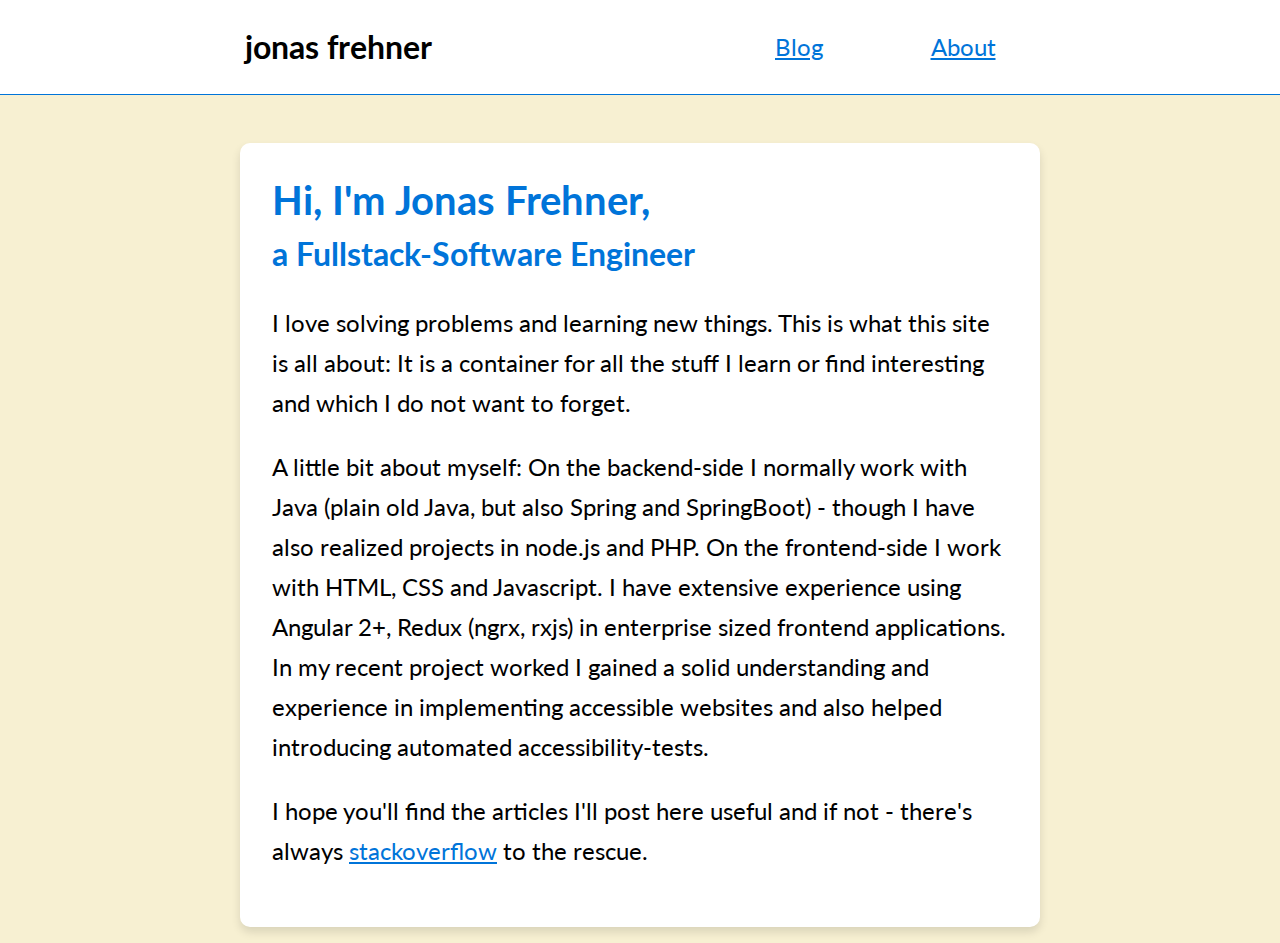
==== about/index.html @ 25f0c527 "Initial commit" ====
<!doctype html>

<html lang="en">

<head>
    <meta charset="utf-8">
    <meta name="viewport" content="width=device-width">
    
    <meta name="description" content="Jonas Frehner, experienced fullstack-software engineer, with a passion for frontend-development.">
    
    <link rel="stylesheet" type="text/css" href="/css/styles.css">
    <link rel="stylesheet" type="text/css" href="/css/syntax-highlighting.css">
    <link rel="stylesheet" type="text/css" href="/css/line-numbers-rows.css">
    <link href="https://fonts.googleapis.com/css?family=Lato:900,400|Zilla+Slab:500&display=swap" rel="stylesheet">

    <title>Jonas Frehner - Software Engineering</title>

</head>

<body class="line-numbers">
<header>
    <div class="header-container">
        <h1 class="site-title hidden-mobile"><a href="/">jonas frehner</a></h1>
        <h1 class="site-title hidden-desktop"><a href="/">jfrehner</a></h1>
        <nav>
            <ul>
                <li><a  href="/"><span class="center">Blog</span></a></li>
                <li><a  href="/about"><span class="center">About</span></a></li>
            </ul>
        </nav>
    </div>
</header>
<main>
    <div class="site-container">
        <div class="single-post-container">
  <h1>Hi, I'm Jonas Frehner,<br /><span class="less-important">a Fullstack-Software Engineer</span></h1>
  <p>I love solving problems and learning new things. This is what this site is all about: It is a container for all the stuff I learn or find interesting and which I do not want to forget.</p>
  <p>A little bit about myself: On the backend-side I normally work with Java (plain old Java, but also Spring and SpringBoot) - though I have also realized projects in node.js and PHP. On the frontend-side I work with HTML, CSS and Javascript. I have extensive experience using Angular 2+, Redux (ngrx, rxjs) in enterprise sized frontend applications. In my recent project worked I gained a solid understanding and experience in implementing accessible websites and also helped introducing automated accessibility-tests.</p>
  <p>I hope you'll find the articles I'll post here useful and if not - there's always <a href="https://stackoverflow.com/">stackoverflow</a> to the rescue.</p>
</div>

    </div>
</main>
</body>

</html>
---- css/styles.css ----
/**
 * Color palette
 * Primary: #18121E (Navy Blue)
 * Others:
 *  #233237 (Gunmetal)
 *  #984B43 (Rusty Red)
 *  #EAC67A (Warm yellow)
 */

/**
 * General styling
 */
 body {
   padding: 0;
   margin: 0;
   font-family: "Lato", sans-serif;
   font-size: 1.5rem;
   line-height: 2.5rem;
   background-color: rgb(247, 240, 210);
}

*:focus {
  outline: dotted 1px;
}

h1 {
  font-size: 3rem;
  line-height: 3.2rem;
}

h2 {
  line-height: 2.6rem;
}

h4, h5, h6 {
  font-size: 1.5rem;
  margin-top: 2rem;
}

a {
  color: rgb(0, 116, 217);
}

.site-container li {
  margin-top: 1rem;
}

code {
  background-color: #f6f3ea;
  border-radius: 5px;
  padding: 0.1rem 0.3rem;
}

h1 .less-important {
  font-size: 2rem;
}

.hidden-desktop {
  display: none;
}

@media only screen
and (max-device-width: 500px) {
  body {
    font-size: 1.2rem;
    line-height: 2rem;
  }

  .hidden-desktop {
    display: block;
  }

  .hidden-mobile {
    display: none;
  }
}

/**
 * Table styles
 */
table.checkbox-table {
  border-collapse: collapse;
  border-top: 3px solid rgba(0, 116, 217);
  border-bottom: 3px solid rgba(0, 116, 217);
}

.checkbox-table tr td:first-child {
  width: 30px; /** absolute value since checkbox does not scale when zooming in */
  text-align: center;
}

.checkbox-table tr {
  border-bottom: 1px solid rgba(0, 116, 217);
}

.checkbox-table tr:nth-child(odd) {
  background-color: #f6f3ea;
}

.checkbox-table td {
  padding: 0.2rem;
}

/**
 * Header styles
 */
 header {
   width: 100%;
   margin: 0 0 2rem 0;
   padding: 0 5px;
   border-bottom: 1px solid rgb(0, 116, 217);
   position: sticky;
   background-color: white;
 }

 header h1 {
   font-size: 2rem;
 }

 .header-container {
   max-width: 800px;
   margin: 0 auto;
   display: flex;
   flex-wrap: wrap;
   align-items: center;
 }

 .header-container .site-title {
   flex: 5 0 12rem;
 }

 .header-container .site-title a {
   color: black;
   text-decoration: none;
 }

 @media only screen
 and (max-device-width: 500px) {
   .header-container .site-title {
     margin-left: 1rem;
   }
 }

 .header-container nav {
   flex: 3 0 10rem;
   align-self: stretch;
   display: flex;
   align-items: stretch;
 }

 .header-container ul {
   flex: 1 0 0;
   display: flex;
   align-items: stretch;
   margin: 0;
   padding: 0;
 }

 .header-container li {
   flex: 1 0 5rem;
   list-style-type: none;
   height: 100%;
   line-height: 2rem;
   text-align: center;
 }

 .header-container nav a {
   display: inline-block;
   width: 100%;
   height: 100%;
   display: flex;
   align-items: center;
 }

 .header-container nav a:hover,
 .header-container nav a:focus {
   background-color: rgb(0, 116, 217);
   color: #fff;
 }

 .header-container a span {
   flex: 1 0 0;
 }

/**
 * Site content container
 */
.site-container {
  max-width: 800px;
  margin: 0 auto;
  padding: 1rem;
}

/**
 * Post teaser styles
 */
.post-teaser {
  padding: 2rem;
  margin-bottom: 3rem;
  border-radius: 10px;
  background-color: #fff;
  box-shadow: 0px 5px 10px rgba(0, 0, 0, 0.12);
}

.post-teaser__title {
  margin: 1rem 0 0;
  padding: 0;
}

.post-teaser__title a {
  text-decoration: none;
  margin-bottom: 0;
}

.post-teaser__title a:hover,
.post-teaser__title a:focus {
  text-decoration: underline;
}

.post-teaser__metadata {
  font-size: 1rem;
  color: #757575;
  margin: 0;
}

.post-teaser__readon {
  font-size: 1.2rem;
}

a.post-teaser__readon:hover,
a.post-teaser__readon:focus {
  background-color: rgba(0, 116, 217);
  color: white;
  padding: 0.4rem;
  margin-left: -0.4rem;
  border-radius: 3px;
}

/**
 * Single post styles
 */
.single-post-container {
  background-color: white;
  padding: 2rem;
  box-shadow: 0 5px 10px rgba(0, 0, 0, 0.12);
  border-radius: 10px;
}

.single-post-container h1 {
  font-size: 2.5rem;
  margin: 0;
  color: rgb(0, 116, 217);
}

.single-post-container h2,
.single-post-container h3,
.single-post-container h4,
.single-post-container h5,
.single-post-container h6 {
  margin-top: 2rem;
  margin-bottom: 1rem;
}

.post-metadata p {
  font-size: 1rem;
  color: #757575;
}

.post-metadata p {
  margin: 0;
}
---- css/syntax-highlighting.css ----
/*
Name:       Base16 Atelier Sulphurpool Light
Author:     Bram de Haan (http://atelierbram.github.io/syntax-highlighting/atelier-schemes/sulphurpool)
Prism template by Bram de Haan (http://atelierbram.github.io/syntax-highlighting/prism/)
Original Base16 color scheme by Chris Kempson (https://github.com/chriskempson/base16)
*/
code[class*="language-"],
pre[class*="language-"] {
  font-family: Consolas, Menlo, Monaco, "Andale Mono WT", "Andale Mono", "Lucida Console", "Lucida Sans Typewriter", "DejaVu Sans Mono", "Bitstream Vera Sans Mono", "Liberation Mono", "Nimbus Mono L", "Courier New", Courier, monospace;
  font-size: 14px;
  line-height: 1.375;
  direction: ltr;
  text-align: left;
  white-space: pre;
  word-spacing: normal;
  word-break: normal;
  -moz-tab-size: 4;
  -o-tab-size: 4;
  tab-size: 4;
  -webkit-hyphens: none;
  -moz-hyphens: none;
  -ms-hyphens: none;
  hyphens: none;
  background: #f5f7ff;
  color: #5e6687;
}

pre[class*="language-"]::-moz-selection, pre[class*="language-"] ::-moz-selection,
code[class*="language-"]::-moz-selection, code[class*="language-"] ::-moz-selection {
  text-shadow: none;
  background: #dfe2f1;
}

pre[class*="language-"]::selection, pre[class*="language-"] ::selection,
code[class*="language-"]::selection, code[class*="language-"] ::selection {
  text-shadow: none;
  background: #dfe2f1;
}

/* Code blocks */
pre[class*="language-"] {
  padding: 1em;
  margin: .5em 0;
  overflow: auto;
}

/* Inline code */
:not(pre) > code[class*="language-"] {
  padding: .1em;
  border-radius: .3em;
}

.token.comment,
.token.prolog,
.token.doctype,
.token.cdata {
  color: #898ea4;
}

.token.punctuation {
  color: #5e6687;
}

.token.namespace {
  opacity: .7;
}

.token.operator,
.token.boolean,
.token.number {
  color: #c76b29;
}

.token.property {
  color: #c08b30;
}

.token.tag {
  color: #3d8fd1;
}

.token.string {
  color: #22a2c9;
}

.token.selector {
  color: #6679cc;
}

.token.attr-name {
  color: #c76b29;
}

.token.entity,
.token.url,
.language-css .token.string,
.style .token.string {
  color: #22a2c9;
}

.token.attr-value,
.token.keyword,
.token.control,
.token.directive,
.token.unit {
  color: #ac9739;
}

.token.statement,
.token.regex,
.token.atrule {
  color: #22a2c9;
}

.token.placeholder,
.token.variable {
  color: #3d8fd1;
}

.token.deleted {
  text-decoration: line-through;
}

.token.inserted {
  border-bottom: 1px dotted #202746;
  text-decoration: none;
}

.token.italic {
  font-style: italic;
}

.token.important,
.token.bold {
  font-weight: bold;
}

.token.important {
  color: #c94922;
}

.token.entity {
  cursor: help;
}

pre > code.highlight {
  outline: 0.4em solid #c94922;
  outline-offset: .4em;
}

/* overrides color-values for the Line Numbers plugin
 * http://prismjs.com/plugins/line-numbers/
 */
.line-numbers .line-numbers-rows {
  border-right-color: #dfe2f1;
}

.line-numbers-rows > span:before {
  color: #979db4;
}

/* overrides color-values for the Line Highlight plugin
 * http://prismjs.com/plugins/line-highlight/
 */
.line-highlight {
  background: rgba(107, 115, 148, 0.2);
  background: -webkit-linear-gradient(left, rgba(107, 115, 148, 0.2) 70%, rgba(107, 115, 148, 0));
  background: linear-gradient(to right, rgba(107, 115, 148, 0.2) 70%, rgba(107, 115, 148, 0));
}
---- css/line-numbers-rows.css ----
pre.line-numbers {
	position: relative;
	padding-left: 3.8em;
	counter-reset: linenumber;
}

pre.line-numbers > code {
	position: relative;
}

.line-numbers .line-numbers-rows {
	position: absolute;
	pointer-events: none;
	top: 0;
	font-size: 100%;
	left: -3.8em;
	width: 3em; /* works for line-numbers below 1000 lines */
	letter-spacing: -1px;
	border-right: 1px solid #999;

	-webkit-user-select: none;
	-moz-user-select: none;
	-ms-user-select: none;
	user-select: none;

}

	.line-numbers-rows > span {
		pointer-events: none;
		display: block;
		counter-increment: linenumber;
	}

		.line-numbers-rows > span:before {
			content: counter(linenumber);
			color: #999;
			display: block;
			padding-right: 0.8em;
			text-align: right;
		}
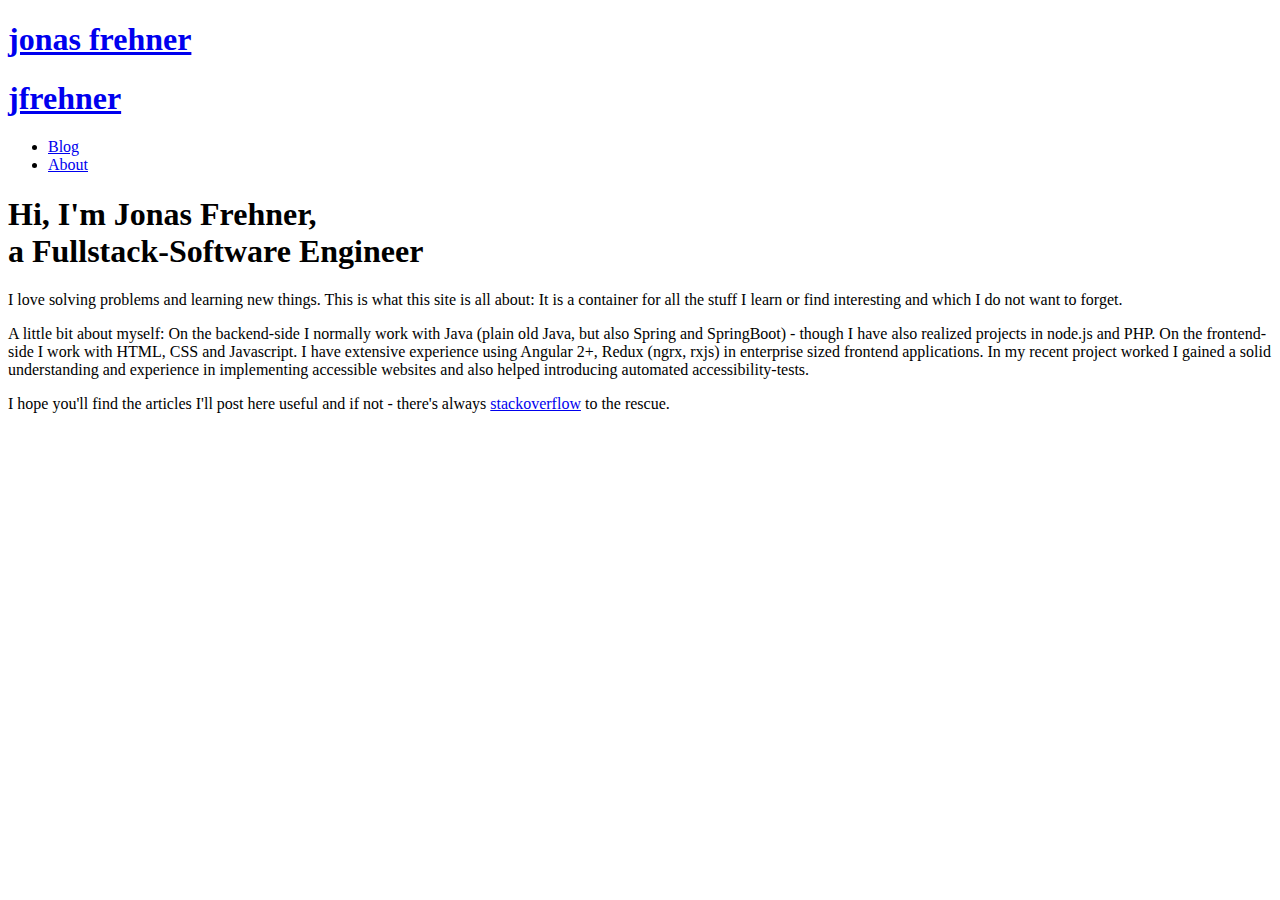
==== commit 067b3e63: "Update paths" ====
--- a/about/index.html
+++ b/about/index.html
@@ -8,9 +8,9 @@
     
     <meta name="description" content="Jonas Frehner, experienced fullstack-software engineer, with a passion for frontend-development.">
     
-    <link rel="stylesheet" type="text/css" href="/css/styles.css">
-    <link rel="stylesheet" type="text/css" href="/css/syntax-highlighting.css">
-    <link rel="stylesheet" type="text/css" href="/css/line-numbers-rows.css">
+    <link rel="stylesheet" type="text/css" href="/personal-site/css/styles.css">
+    <link rel="stylesheet" type="text/css" href="/personal-site/css/syntax-highlighting.css">
+    <link rel="stylesheet" type="text/css" href="/personal-site/css/line-numbers-rows.css">
     <link href="https://fonts.googleapis.com/css?family=Lato:900,400|Zilla+Slab:500&display=swap" rel="stylesheet">
 
     <title>Jonas Frehner - Software Engineering</title>
@@ -20,12 +20,12 @@
 <body class="line-numbers">
 <header>
     <div class="header-container">
-        <h1 class="site-title hidden-mobile"><a href="/">jonas frehner</a></h1>
-        <h1 class="site-title hidden-desktop"><a href="/">jfrehner</a></h1>
+        <h1 class="site-title hidden-mobile"><a href="./">jonas frehner</a></h1>
+        <h1 class="site-title hidden-desktop"><a href="./">jfrehner</a></h1>
         <nav>
             <ul>
-                <li><a  href="/"><span class="center">Blog</span></a></li>
-                <li><a  href="/about"><span class="center">About</span></a></li>
+                <li><a  href="./"><span class="center">Blog</span></a></li>
+                <li><a  href="./about"><span class="center">About</span></a></li>
             </ul>
         </nav>
     </div>
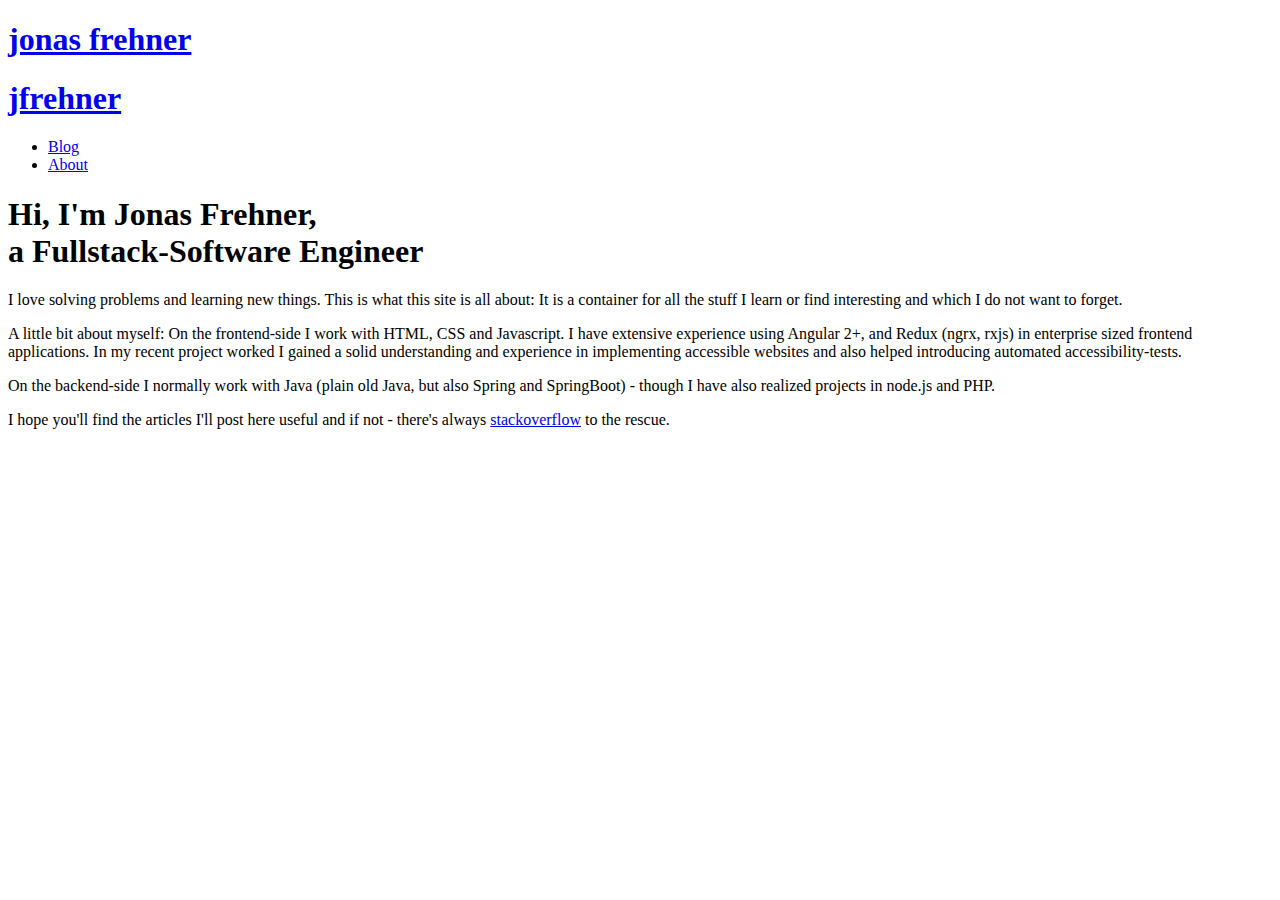
==== commit 175d8529: "Update about-section" ====
--- a/about/index.html
+++ b/about/index.html
@@ -20,12 +20,12 @@
 <body class="line-numbers">
 <header>
     <div class="header-container">
-        <h1 class="site-title hidden-mobile"><a href="./">jonas frehner</a></h1>
-        <h1 class="site-title hidden-desktop"><a href="./">jfrehner</a></h1>
+        <h1 class="site-title hidden-mobile"><a href="/personal-site/">jonas frehner</a></h1>
+        <h1 class="site-title hidden-desktop"><a href="/personal-site/">jfrehner</a></h1>
         <nav>
             <ul>
-                <li><a  href="./"><span class="center">Blog</span></a></li>
-                <li><a  href="./about"><span class="center">About</span></a></li>
+                <li><a  href="/personal-site/"><span class="center">Blog</span></a></li>
+                <li><a  href="/personal-site/about"><span class="center">About</span></a></li>
             </ul>
         </nav>
     </div>
@@ -35,7 +35,8 @@
         <div class="single-post-container">
   <h1>Hi, I'm Jonas Frehner,<br /><span class="less-important">a Fullstack-Software Engineer</span></h1>
   <p>I love solving problems and learning new things. This is what this site is all about: It is a container for all the stuff I learn or find interesting and which I do not want to forget.</p>
-  <p>A little bit about myself: On the backend-side I normally work with Java (plain old Java, but also Spring and SpringBoot) - though I have also realized projects in node.js and PHP. On the frontend-side I work with HTML, CSS and Javascript. I have extensive experience using Angular 2+, Redux (ngrx, rxjs) in enterprise sized frontend applications. In my recent project worked I gained a solid understanding and experience in implementing accessible websites and also helped introducing automated accessibility-tests.</p>
+  <p>A little bit about myself: On the frontend-side I work with HTML, CSS and Javascript. I have extensive experience using Angular 2+, and Redux (ngrx, rxjs) in enterprise sized frontend applications. In my recent project worked I gained a solid understanding and experience in implementing accessible websites and also helped introducing automated accessibility-tests.</p>
+  <p>On the backend-side I normally work with Java (plain old Java, but also Spring and SpringBoot) - though I have also realized projects in node.js and PHP. </p>
   <p>I hope you'll find the articles I'll post here useful and if not - there's always <a href="https://stackoverflow.com/">stackoverflow</a> to the rescue.</p>
 </div>
 
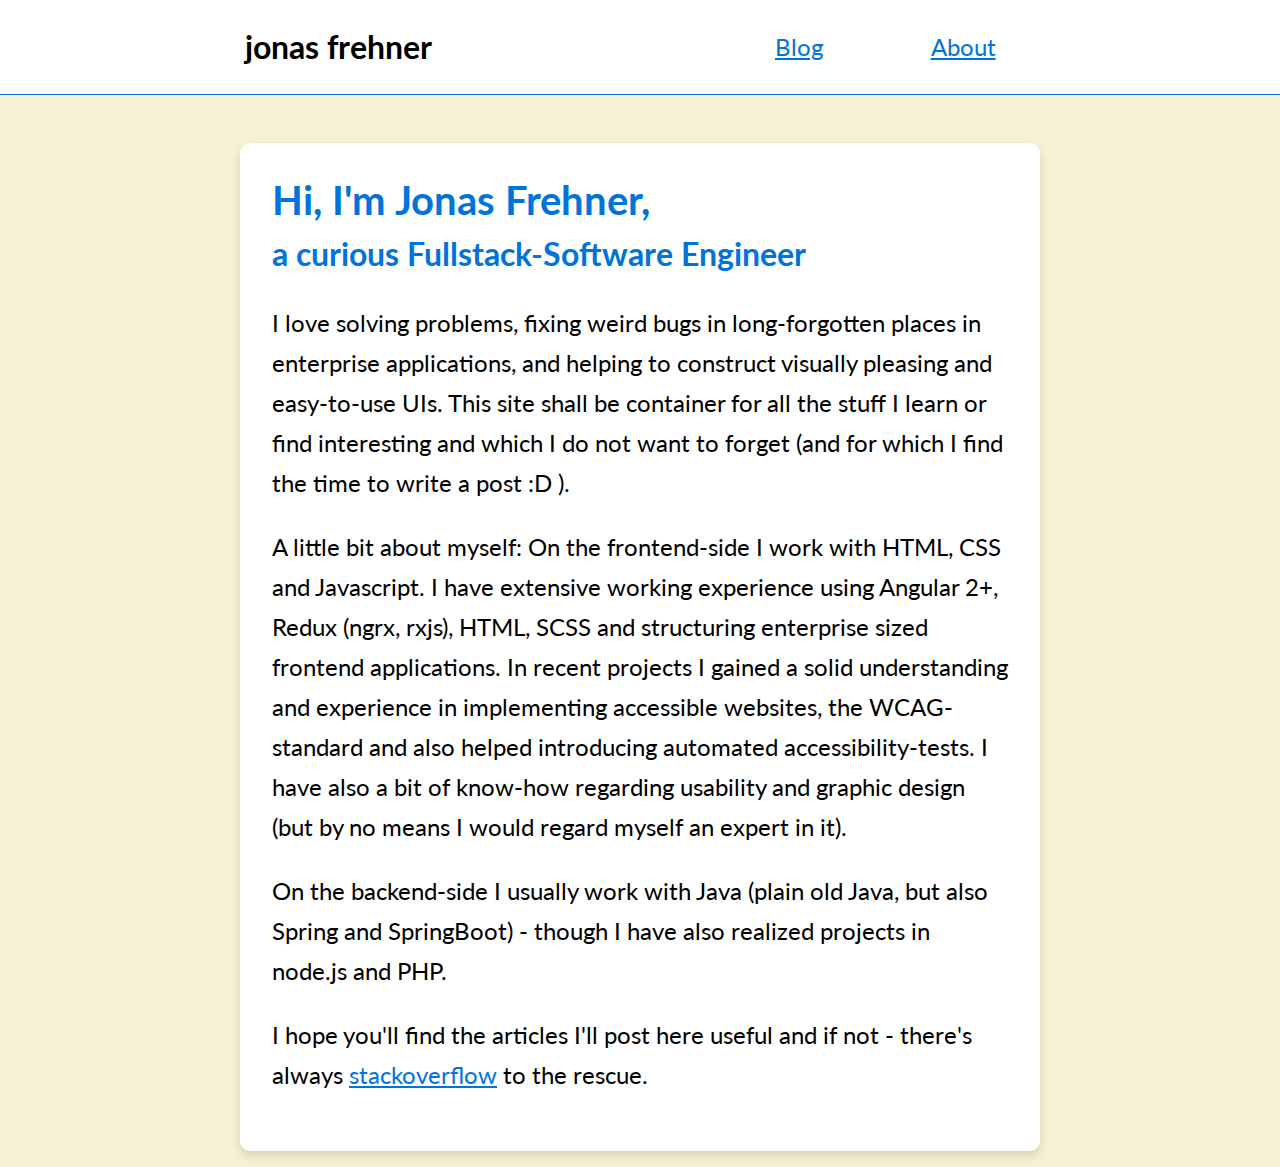
==== commit 19e4bd57: "Extend about-page" ====
--- a/about/index.html
+++ b/about/index.html
@@ -8,9 +8,9 @@
     
     <meta name="description" content="Jonas Frehner, experienced fullstack-software engineer, with a passion for frontend-development.">
     
-    <link rel="stylesheet" type="text/css" href="/personal-site/css/styles.css">
-    <link rel="stylesheet" type="text/css" href="/personal-site/css/syntax-highlighting.css">
-    <link rel="stylesheet" type="text/css" href="/personal-site/css/line-numbers-rows.css">
+    <link rel="stylesheet" type="text/css" href="/css/styles.css">
+    <link rel="stylesheet" type="text/css" href="/css/syntax-highlighting.css">
+    <link rel="stylesheet" type="text/css" href="/css/line-numbers-rows.css">
     <link href="https://fonts.googleapis.com/css?family=Lato:900,400|Zilla+Slab:500&display=swap" rel="stylesheet">
 
     <title>Jonas Frehner - Software Engineering</title>
@@ -20,12 +20,12 @@
 <body class="line-numbers">
 <header>
     <div class="header-container">
-        <h1 class="site-title hidden-mobile"><a href="/personal-site/">jonas frehner</a></h1>
-        <h1 class="site-title hidden-desktop"><a href="/personal-site/">jfrehner</a></h1>
+        <h1 class="site-title hidden-mobile"><a href="/">jonas frehner</a></h1>
+        <h1 class="site-title hidden-desktop"><a href="/">jfrehner</a></h1>
         <nav>
             <ul>
-                <li><a  href="/personal-site/"><span class="center">Blog</span></a></li>
-                <li><a  href="/personal-site/about"><span class="center">About</span></a></li>
+                <li><a  href="/"><span class="center">Blog</span></a></li>
+                <li><a  href="/about"><span class="center">About</span></a></li>
             </ul>
         </nav>
     </div>
@@ -33,10 +33,10 @@
 <main>
     <div class="site-container">
         <div class="single-post-container">
-  <h1>Hi, I'm Jonas Frehner,<br /><span class="less-important">a Fullstack-Software Engineer</span></h1>
-  <p>I love solving problems and learning new things. This is what this site is all about: It is a container for all the stuff I learn or find interesting and which I do not want to forget.</p>
-  <p>A little bit about myself: On the frontend-side I work with HTML, CSS and Javascript. I have extensive experience using Angular 2+, and Redux (ngrx, rxjs) in enterprise sized frontend applications. In my recent project worked I gained a solid understanding and experience in implementing accessible websites and also helped introducing automated accessibility-tests.</p>
-  <p>On the backend-side I normally work with Java (plain old Java, but also Spring and SpringBoot) - though I have also realized projects in node.js and PHP. </p>
+  <h1>Hi, I'm Jonas Frehner,<br /><span class="less-important">a curious Fullstack-Software Engineer</span></h1>
+  <p>I love solving problems, fixing weird bugs in long-forgotten places in enterprise applications, and helping to construct visually pleasing and easy-to-use UIs. This site shall be container for all the stuff I learn or find interesting and which I do not want to forget (and for which I find the time to write a post :D ).</p>
+  <p>A little bit about myself: On the frontend-side I work with HTML, CSS and Javascript. I have extensive working experience using Angular 2+, Redux (ngrx, rxjs), HTML, SCSS and structuring enterprise sized frontend applications. In recent projects I gained a solid understanding and experience in implementing accessible websites, the WCAG-standard and also helped introducing automated accessibility-tests. I have also a bit of know-how regarding usability and graphic design (but by no means I would regard myself an expert in it).</p>
+  <p>On the backend-side I usually work with Java (plain old Java, but also Spring and SpringBoot) - though I have also realized projects in node.js and PHP.</p>
   <p>I hope you'll find the articles I'll post here useful and if not - there's always <a href="https://stackoverflow.com/">stackoverflow</a> to the rescue.</p>
 </div>
 
--- a/css/styles.css
+++ b/css/styles.css
@@ -0,0 +1,272 @@
+/**
+ * Color palette
+ * Primary: #18121E (Navy Blue)
+ * Others:
+ *  #233237 (Gunmetal)
+ *  #984B43 (Rusty Red)
+ *  #EAC67A (Warm yellow)
+ */
+
+/**
+ * General styling
+ */
+ body {
+   padding: 0;
+   margin: 0;
+   font-family: "Lato", sans-serif;
+   font-size: 1.5rem;
+   line-height: 2.5rem;
+   background-color: rgb(247, 240, 210);
+}
+
+*:focus {
+  outline: dotted 1px;
+}
+
+h1 {
+  font-size: 3rem;
+  line-height: 3.2rem;
+}
+
+h2 {
+  line-height: 2.6rem;
+}
+
+h4, h5, h6 {
+  font-size: 1.5rem;
+  margin-top: 2rem;
+}
+
+a {
+  color: rgb(0, 116, 217);
+}
+
+.site-container li {
+  margin-top: 1rem;
+}
+
+code {
+  background-color: #f6f3ea;
+  border-radius: 5px;
+  padding: 0.1rem 0.3rem;
+}
+
+h1 .less-important {
+  font-size: 2rem;
+}
+
+.hidden-desktop {
+  display: none;
+}
+
+@media only screen
+and (max-device-width: 500px) {
+  body {
+    font-size: 1.2rem;
+    line-height: 2rem;
+  }
+
+  .hidden-desktop {
+    display: block;
+  }
+
+  .hidden-mobile {
+    display: none;
+  }
+}
+
+/**
+ * Table styles
+ */
+table.checkbox-table {
+  border-collapse: collapse;
+  border-top: 3px solid rgba(0, 116, 217);
+  border-bottom: 3px solid rgba(0, 116, 217);
+}
+
+.checkbox-table tr td:first-child {
+  width: 30px; /** absolute value since checkbox does not scale when zooming in */
+  text-align: center;
+}
+
+.checkbox-table tr {
+  border-bottom: 1px solid rgba(0, 116, 217);
+}
+
+.checkbox-table tr:nth-child(odd) {
+  background-color: #f6f3ea;
+}
+
+.checkbox-table td {
+  padding: 0.2rem;
+}
+
+/**
+ * Header styles
+ */
+ header {
+   width: 100%;
+   margin: 0 0 2rem 0;
+   padding: 0 5px;
+   border-bottom: 1px solid rgb(0, 116, 217);
+   position: sticky;
+   top: 0;
+   background-color: white;
+ }
+
+ header h1 {
+   font-size: 2rem;
+ }
+
+ .header-container {
+   max-width: 800px;
+   margin: 0 auto;
+   display: flex;
+   flex-wrap: wrap;
+   align-items: center;
+ }
+
+ .header-container .site-title {
+   flex: 5 0 12rem;
+ }
+
+ .header-container .site-title a {
+   color: black;
+   text-decoration: none;
+ }
+
+ @media only screen
+ and (max-device-width: 500px) {
+   .header-container .site-title {
+     margin-left: 1rem;
+   }
+ }
+
+ .header-container nav {
+   flex: 3 0 10rem;
+   align-self: stretch;
+   display: flex;
+   align-items: stretch;
+ }
+
+ .header-container ul {
+   flex: 1 0 0;
+   display: flex;
+   align-items: stretch;
+   margin: 0;
+   padding: 0;
+ }
+
+ .header-container li {
+   flex: 1 0 5rem;
+   list-style-type: none;
+   height: 100%;
+   line-height: 2rem;
+   text-align: center;
+ }
+
+ .header-container nav a {
+   display: inline-block;
+   width: 100%;
+   height: 100%;
+   display: flex;
+   align-items: center;
+ }
+
+ .header-container nav a:hover,
+ .header-container nav a:focus {
+   background-color: rgb(0, 116, 217);
+   color: #fff;
+ }
+
+ .header-container a span {
+   flex: 1 0 0;
+ }
+
+/**
+ * Site content container
+ */
+.site-container {
+  max-width: 800px;
+  margin: 0 auto;
+  padding: 1rem;
+}
+
+/**
+ * Post teaser styles
+ */
+.post-teaser {
+  padding: 2rem;
+  margin-bottom: 3rem;
+  border-radius: 10px;
+  background-color: #fff;
+  box-shadow: 0px 5px 10px rgba(0, 0, 0, 0.12);
+}
+
+.post-teaser__title {
+  margin: 1rem 0 0;
+  padding: 0;
+}
+
+.post-teaser__title a {
+  text-decoration: none;
+  margin-bottom: 0;
+}
+
+.post-teaser__title a:hover,
+.post-teaser__title a:focus {
+  text-decoration: underline;
+}
+
+.post-teaser__metadata {
+  font-size: 1rem;
+  color: #757575;
+  margin: 0;
+}
+
+.post-teaser__readon {
+  font-size: 1.2rem;
+}
+
+a.post-teaser__readon:hover,
+a.post-teaser__readon:focus {
+  background-color: rgba(0, 116, 217);
+  color: white;
+  padding: 0.4rem;
+  margin-left: -0.4rem;
+  border-radius: 3px;
+}
+
+/**
+ * Single post styles
+ */
+.single-post-container {
+  background-color: white;
+  padding: 2rem;
+  box-shadow: 0 5px 10px rgba(0, 0, 0, 0.12);
+  border-radius: 10px;
+}
+
+.single-post-container h1 {
+  font-size: 2.5rem;
+  margin: 0;
+  color: rgb(0, 116, 217);
+}
+
+.single-post-container h2,
+.single-post-container h3,
+.single-post-container h4,
+.single-post-container h5,
+.single-post-container h6 {
+  margin-top: 2rem;
+  margin-bottom: 1rem;
+}
+
+.post-metadata p {
+  font-size: 1rem;
+  color: #757575;
+}
+
+.post-metadata p {
+  margin: 0;
+}
--- a/css/syntax-highlighting.css
+++ b/css/syntax-highlighting.css
@@ -0,0 +1,169 @@
+/*
+Name:       Base16 Atelier Sulphurpool Light
+Author:     Bram de Haan (http://atelierbram.github.io/syntax-highlighting/atelier-schemes/sulphurpool)
+Prism template by Bram de Haan (http://atelierbram.github.io/syntax-highlighting/prism/)
+Original Base16 color scheme by Chris Kempson (https://github.com/chriskempson/base16)
+*/
+code[class*="language-"],
+pre[class*="language-"] {
+  font-family: Consolas, Menlo, Monaco, "Andale Mono WT", "Andale Mono", "Lucida Console", "Lucida Sans Typewriter", "DejaVu Sans Mono", "Bitstream Vera Sans Mono", "Liberation Mono", "Nimbus Mono L", "Courier New", Courier, monospace;
+  font-size: 14px;
+  line-height: 1.375;
+  direction: ltr;
+  text-align: left;
+  white-space: pre;
+  word-spacing: normal;
+  word-break: normal;
+  -moz-tab-size: 4;
+  -o-tab-size: 4;
+  tab-size: 4;
+  -webkit-hyphens: none;
+  -moz-hyphens: none;
+  -ms-hyphens: none;
+  hyphens: none;
+  background: #f5f7ff;
+  color: #5e6687;
+}
+
+pre[class*="language-"]::-moz-selection, pre[class*="language-"] ::-moz-selection,
+code[class*="language-"]::-moz-selection, code[class*="language-"] ::-moz-selection {
+  text-shadow: none;
+  background: #dfe2f1;
+}
+
+pre[class*="language-"]::selection, pre[class*="language-"] ::selection,
+code[class*="language-"]::selection, code[class*="language-"] ::selection {
+  text-shadow: none;
+  background: #dfe2f1;
+}
+
+/* Code blocks */
+pre[class*="language-"] {
+  padding: 1em;
+  margin: .5em 0;
+  overflow: auto;
+}
+
+/* Inline code */
+:not(pre) > code[class*="language-"] {
+  padding: .1em;
+  border-radius: .3em;
+}
+
+.token.comment,
+.token.prolog,
+.token.doctype,
+.token.cdata {
+  color: #898ea4;
+}
+
+.token.punctuation {
+  color: #5e6687;
+}
+
+.token.namespace {
+  opacity: .7;
+}
+
+.token.operator,
+.token.boolean,
+.token.number {
+  color: #c76b29;
+}
+
+.token.property {
+  color: #c08b30;
+}
+
+.token.tag {
+  color: #3d8fd1;
+}
+
+.token.string {
+  color: #22a2c9;
+}
+
+.token.selector {
+  color: #6679cc;
+}
+
+.token.attr-name {
+  color: #c76b29;
+}
+
+.token.entity,
+.token.url,
+.language-css .token.string,
+.style .token.string {
+  color: #22a2c9;
+}
+
+.token.attr-value,
+.token.keyword,
+.token.control,
+.token.directive,
+.token.unit {
+  color: #ac9739;
+}
+
+.token.statement,
+.token.regex,
+.token.atrule {
+  color: #22a2c9;
+}
+
+.token.placeholder,
+.token.variable {
+  color: #3d8fd1;
+}
+
+.token.deleted {
+  text-decoration: line-through;
+}
+
+.token.inserted {
+  border-bottom: 1px dotted #202746;
+  text-decoration: none;
+}
+
+.token.italic {
+  font-style: italic;
+}
+
+.token.important,
+.token.bold {
+  font-weight: bold;
+}
+
+.token.important {
+  color: #c94922;
+}
+
+.token.entity {
+  cursor: help;
+}
+
+pre > code.highlight {
+  outline: 0.4em solid #c94922;
+  outline-offset: .4em;
+}
+
+/* overrides color-values for the Line Numbers plugin
+ * http://prismjs.com/plugins/line-numbers/
+ */
+.line-numbers .line-numbers-rows {
+  border-right-color: #dfe2f1;
+}
+
+.line-numbers-rows > span:before {
+  color: #979db4;
+}
+
+/* overrides color-values for the Line Highlight plugin
+ * http://prismjs.com/plugins/line-highlight/
+ */
+.line-highlight {
+  background: rgba(107, 115, 148, 0.2);
+  background: -webkit-linear-gradient(left, rgba(107, 115, 148, 0.2) 70%, rgba(107, 115, 148, 0));
+  background: linear-gradient(to right, rgba(107, 115, 148, 0.2) 70%, rgba(107, 115, 148, 0));
+}
--- a/css/line-numbers-rows.css
+++ b/css/line-numbers-rows.css
@@ -0,0 +1,40 @@
+pre.line-numbers {
+	position: relative;
+	padding-left: 3.8em;
+	counter-reset: linenumber;
+}
+
+pre.line-numbers > code {
+	position: relative;
+}
+
+.line-numbers .line-numbers-rows {
+	position: absolute;
+	pointer-events: none;
+	top: 0;
+	font-size: 100%;
+	left: -3.8em;
+	width: 3em; /* works for line-numbers below 1000 lines */
+	letter-spacing: -1px;
+	border-right: 1px solid #999;
+
+	-webkit-user-select: none;
+	-moz-user-select: none;
+	-ms-user-select: none;
+	user-select: none;
+
+}
+
+	.line-numbers-rows > span {
+		pointer-events: none;
+		display: block;
+		counter-increment: linenumber;
+	}
+
+		.line-numbers-rows > span:before {
+			content: counter(linenumber);
+			color: #999;
+			display: block;
+			padding-right: 0.8em;
+			text-align: right;
+		}
